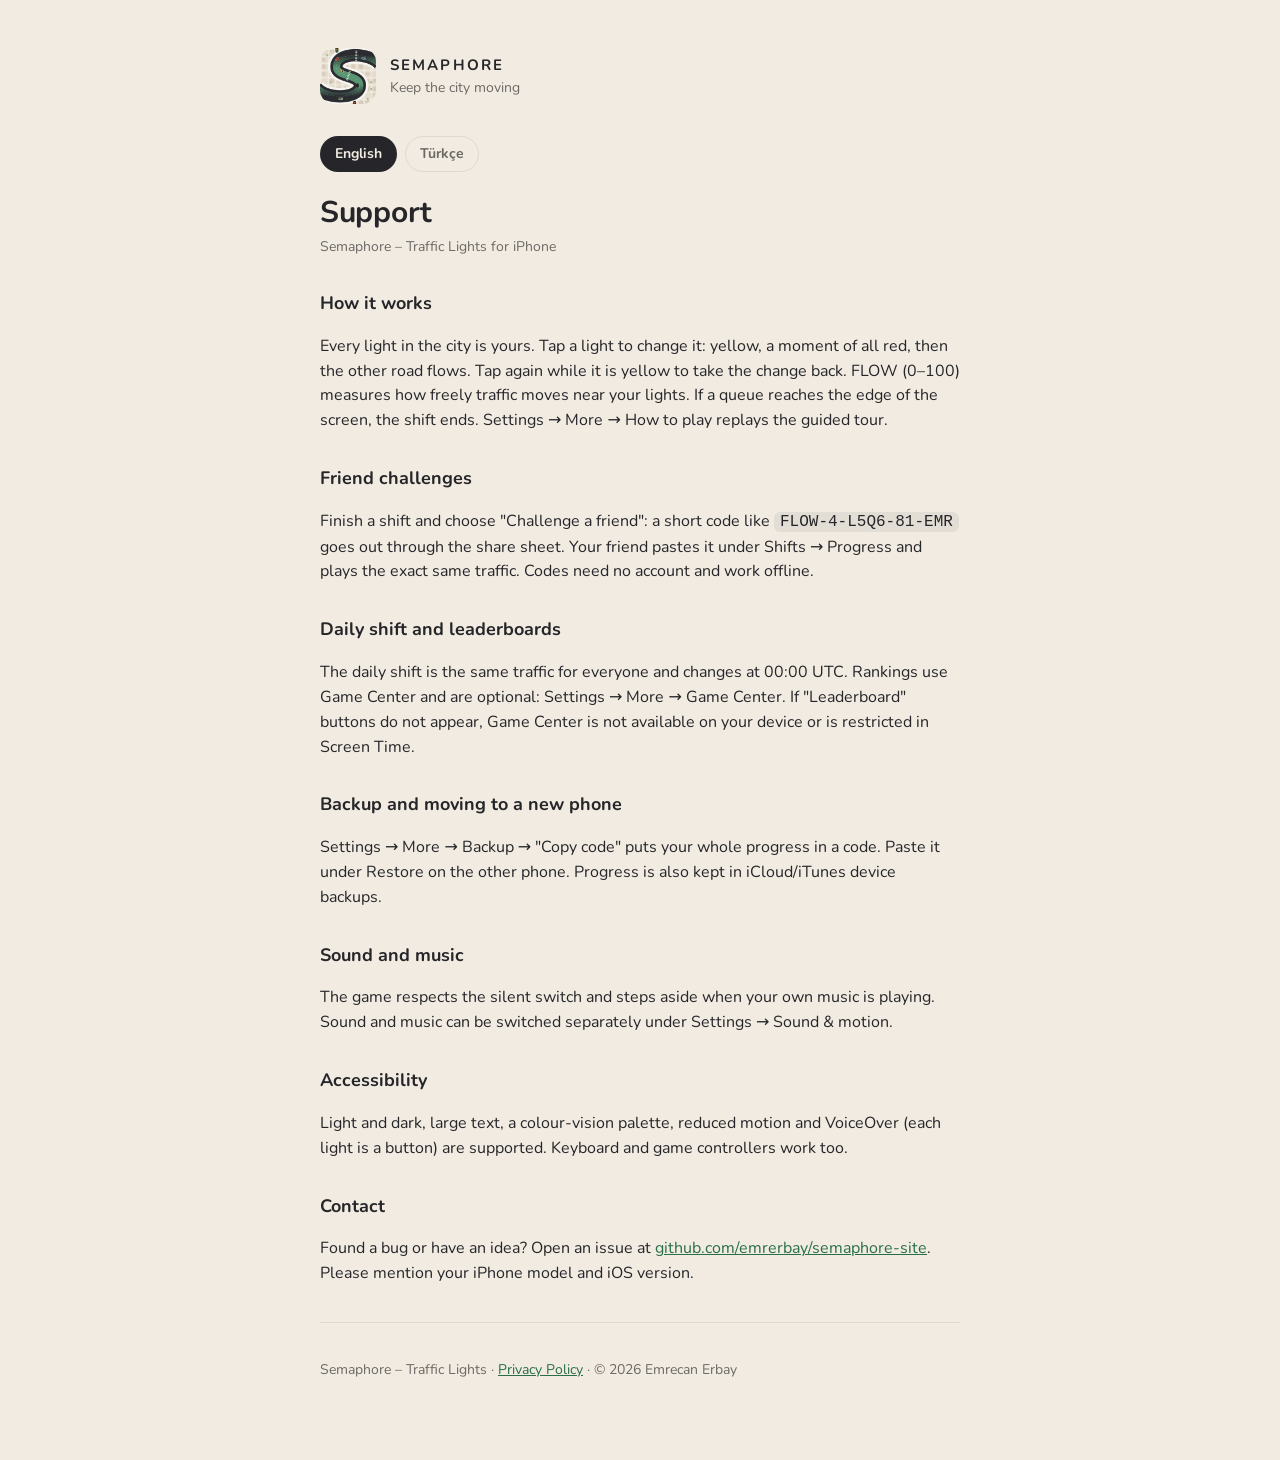
==== support/index.html @ c65febdc "Semaphore site: privacy policy and support pages (EN/TR) Co-Authored-By: Claude Fable 5.1 <noreply@a" ====
<!doctype html>
<html lang="en">
<head>
<meta charset="utf-8">
<meta name="viewport" content="width=device-width, initial-scale=1">
<title>Semaphore – Support</title>
<link rel="icon" href="../icon.png">
<link rel="preconnect" href="https://fonts.googleapis.com">
<link href="https://fonts.googleapis.com/css2?family=Nunito:wght@400;700&display=swap" rel="stylesheet">
<link rel="stylesheet" href="../style.css">
</head>
<body>
<main>
<header><img src="../icon.png" alt=""><div><div class="wordmark">SEMAPHORE</div><div class="tag">Keep the city moving</div></div></header>
<nav class="lang"><a href="#" data-lang="en">English</a><a href="#" data-lang="tr">Türkçe</a></nav>

<section lang="en">
<h1>Support</h1>
<p class="updated">Semaphore – Traffic Lights for iPhone</p>

<h2>How it works</h2>
<p>Every light in the city is yours. Tap a light to change it: yellow, a moment of all red, then the other road flows. Tap again while it is yellow to take the change back. FLOW (0–100) measures how freely traffic moves near your lights. If a queue reaches the edge of the screen, the shift ends. Settings → More → How to play replays the guided tour.</p>

<h2>Friend challenges</h2>
<p>Finish a shift and choose "Challenge a friend": a short code like <code>FLOW-4-L5Q6-81-EMR</code> goes out through the share sheet. Your friend pastes it under Shifts → Progress and plays the exact same traffic. Codes need no account and work offline.</p>

<h2>Daily shift and leaderboards</h2>
<p>The daily shift is the same traffic for everyone and changes at 00:00 UTC. Rankings use Game Center and are optional: Settings → More → Game Center. If "Leaderboard" buttons do not appear, Game Center is not available on your device or is restricted in Screen Time.</p>

<h2>Backup and moving to a new phone</h2>
<p>Settings → More → Backup → "Copy code" puts your whole progress in a code. Paste it under Restore on the other phone. Progress is also kept in iCloud/iTunes device backups.</p>

<h2>Sound and music</h2>
<p>The game respects the silent switch and steps aside when your own music is playing. Sound and music can be switched separately under Settings → Sound &amp; motion.</p>

<h2>Accessibility</h2>
<p>Light and dark, large text, a colour-vision palette, reduced motion and VoiceOver (each light is a button) are supported. Keyboard and game controllers work too.</p>

<h2>Contact</h2>
<p>Found a bug or have an idea? Open an issue at <a href="https://github.com/emrerbay/semaphore-site/issues">github.com/emrerbay/semaphore-site</a>. Please mention your iPhone model and iOS version.</p>
</section>

<section lang="tr">
<h1>Destek</h1>
<p class="updated">Semaphore – Traffic Lights, iPhone için</p>

<h2>Nasıl çalışır</h2>
<p>Şehirdeki her ışık senin. Bir ışığa dokununca değişir: sarı, bir an hepsi kırmızı, sonra diğer yol akar. Sarıyken tekrar dokunursan değişimi geri alırsın. AKIŞ (0–100) trafiğin ışıklarının yakınında ne kadar serbest aktığını ölçer. Bir kuyruk ekranın kenarına ulaşırsa vardiya biter. Ayarlar → Daha fazla → Nasıl oynanır, rehberli turu yeniden gösterir.</p>

<h2>Arkadaşa meydan okuma</h2>
<p>Bir vardiyayı bitirip "Arkadaşına meydan oku"ya dokun: <code>FLOW-4-L5Q6-81-EMR</code> gibi kısa bir kod paylaşım menüsünden gider. Arkadaşın kodu Vardiyalar → İlerleme altına yapıştırır ve birebir aynı trafiği oynar. Kodlar hesap gerektirmez, çevrimdışı çalışır.</p>

<h2>Günün vardiyası ve sıralamalar</h2>
<p>Günün vardiyası herkese aynı trafiktir ve 00:00 UTC'de değişir. Sıralamalar Game Center üzerinden çalışır ve isteğe bağlıdır: Ayarlar → Daha fazla → Game Center. "Sıralama" düğmeleri görünmüyorsa Game Center cihazında kullanılamıyor ya da Ekran Süresi ile kısıtlanmıştır.</p>

<h2>Yedek ve yeni telefona taşıma</h2>
<p>Ayarlar → Daha fazla → Yedek → "Kodu kopyala" bütün ilerlemeni bir koda koyar. Diğer telefonda Geri yükle alanına yapıştır. İlerleme ayrıca iCloud/iTunes cihaz yedeklerinde de saklanır.</p>

<h2>Ses ve müzik</h2>
<p>Oyun sessiz anahtarına uyar ve kendi müziğin çalarken kenara çekilir. Ses ve müzik Ayarlar → Ses ve hareket altında ayrı ayrı açılıp kapanır.</p>

<h2>Erişilebilirlik</h2>
<p>Gündüz ve gece, büyük yazı, renk görüşü paleti, azaltılmış hareket ve VoiceOver (her ışık bir düğmedir) desteklenir. Klavye ve oyun kumandaları da çalışır.</p>

<h2>İletişim</h2>
<p>Bir hata mı buldun, fikrin mi var? <a href="https://github.com/emrerbay/semaphore-site/issues">github.com/emrerbay/semaphore-site</a> adresinde bir konu aç. iPhone modelini ve iOS sürümünü yazarsan sevinirim.</p>
</section>

<hr>
<footer>Semaphore – Traffic Lights · <a href="../privacy/">Privacy Policy</a> · © 2026 Emrecan Erbay</footer>
</main>
<script src="../lang.js"></script>
</body>
</html>
---- style.css ----
:root { --bg: #f1ebe1; --ink: #26262a; --soft: #6c6965; --line: rgba(0,0,0,.08); --green: #286e47; }
@media (prefers-color-scheme: dark) { :root { --bg: #20222a; --ink: #ece7dd; --soft: #a5a199; --line: rgba(255,255,255,.1); --green: #86cfa1; } }
* { box-sizing: border-box; }
body { margin: 0; background: var(--bg); color: var(--ink); font: 16px/1.55 'Nunito', system-ui, -apple-system, 'Helvetica Neue', Arial, sans-serif; -webkit-font-smoothing: antialiased; }
main { max-width: 680px; margin: 0 auto; padding: 48px 20px 80px; }
header { display: flex; align-items: center; gap: 14px; margin-bottom: 32px; }
header img { width: 56px; height: 56px; border-radius: 14px; }
header .wordmark { font-weight: 700; letter-spacing: .14em; font-size: 15px; }
header .tag { color: var(--soft); font-size: 14px; }
h1 { font-size: 30px; line-height: 1.15; margin: 0 0 6px; letter-spacing: -.01em; }
.updated { color: var(--soft); font-size: 14px; margin: 0 0 28px; }
h2 { font-size: 18px; margin: 32px 0 8px; }
p, li { color: var(--ink); }
.soft { color: var(--soft); }
.lang { display: flex; gap: 8px; margin-bottom: 24px; }
.lang a { color: var(--soft); text-decoration: none; padding: 6px 14px; border-radius: 999px; border: 1px solid var(--line); font-weight: 700; font-size: 14px; }
.lang a.on { background: var(--ink); color: var(--bg); border-color: transparent; }
section[lang] { display: none; }
section[lang].on { display: block; }
a { color: var(--green); }
hr { border: 0; border-top: 1px solid var(--line); margin: 36px 0; }
footer { color: var(--soft); font-size: 14px; }
code { background: rgba(127,127,127,.12); padding: 1px 6px; border-radius: 6px; }
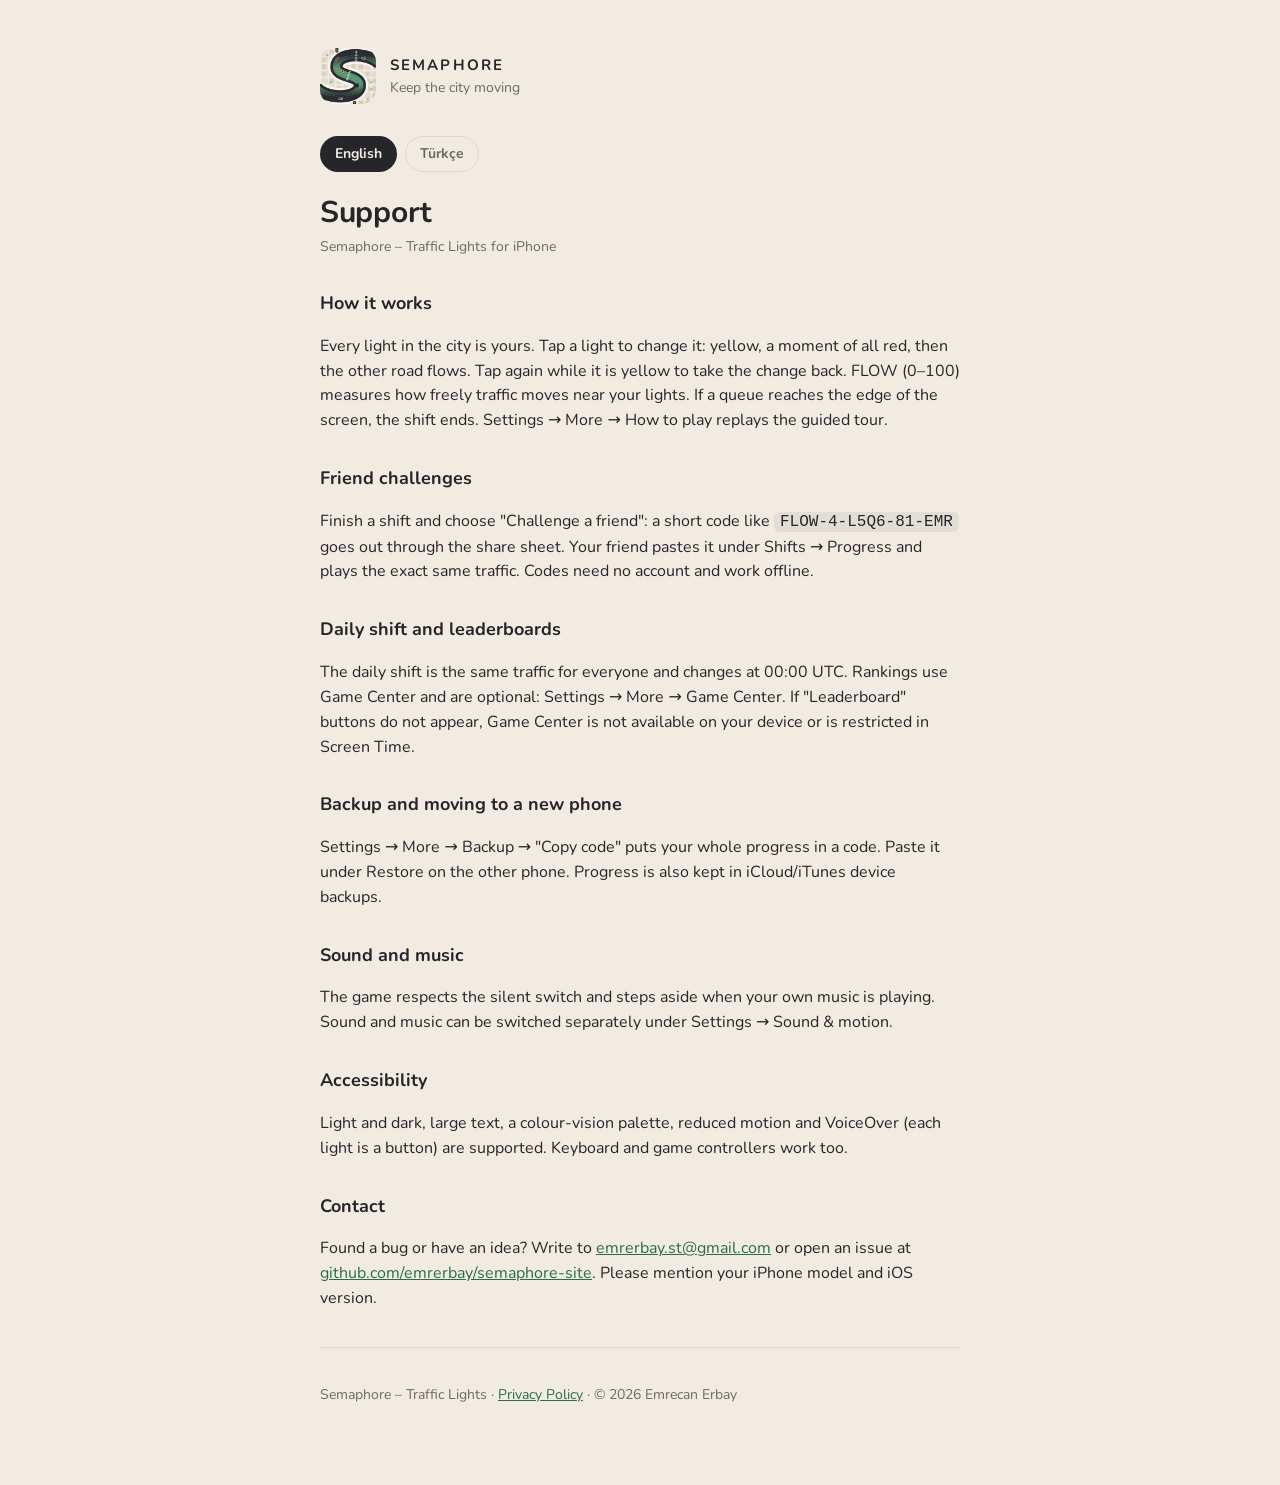
==== commit 11e17336: "Contact e-mail on the support and privacy pages Co-Authored-By: Claude Fable 5.1 <noreply@anthropic." ====
--- a/support/index.html
+++ b/support/index.html
@@ -37,7 +37,7 @@
 <p>Light and dark, large text, a colour-vision palette, reduced motion and VoiceOver (each light is a button) are supported. Keyboard and game controllers work too.</p>
 
 <h2>Contact</h2>
-<p>Found a bug or have an idea? Open an issue at <a href="https://github.com/emrerbay/semaphore-site/issues">github.com/emrerbay/semaphore-site</a>. Please mention your iPhone model and iOS version.</p>
+<p>Found a bug or have an idea? Write to <a href="mailto:emrerbay.st@gmail.com">emrerbay.st@gmail.com</a> or open an issue at <a href="https://github.com/emrerbay/semaphore-site/issues">github.com/emrerbay/semaphore-site</a>. Please mention your iPhone model and iOS version.</p>
 </section>
 
 <section lang="tr">
@@ -63,7 +63,7 @@
 <p>Gündüz ve gece, büyük yazı, renk görüşü paleti, azaltılmış hareket ve VoiceOver (her ışık bir düğmedir) desteklenir. Klavye ve oyun kumandaları da çalışır.</p>
 
 <h2>İletişim</h2>
-<p>Bir hata mı buldun, fikrin mi var? <a href="https://github.com/emrerbay/semaphore-site/issues">github.com/emrerbay/semaphore-site</a> adresinde bir konu aç. iPhone modelini ve iOS sürümünü yazarsan sevinirim.</p>
+<p>Bir hata mı buldun, fikrin mi var? <a href="mailto:emrerbay.st@gmail.com">emrerbay.st@gmail.com</a> adresine yaz ya da <a href="https://github.com/emrerbay/semaphore-site/issues">github.com/emrerbay/semaphore-site</a> adresinde bir konu aç. iPhone modelini ve iOS sürümünü yazarsan sevinirim.</p>
 </section>
 
 <hr>
